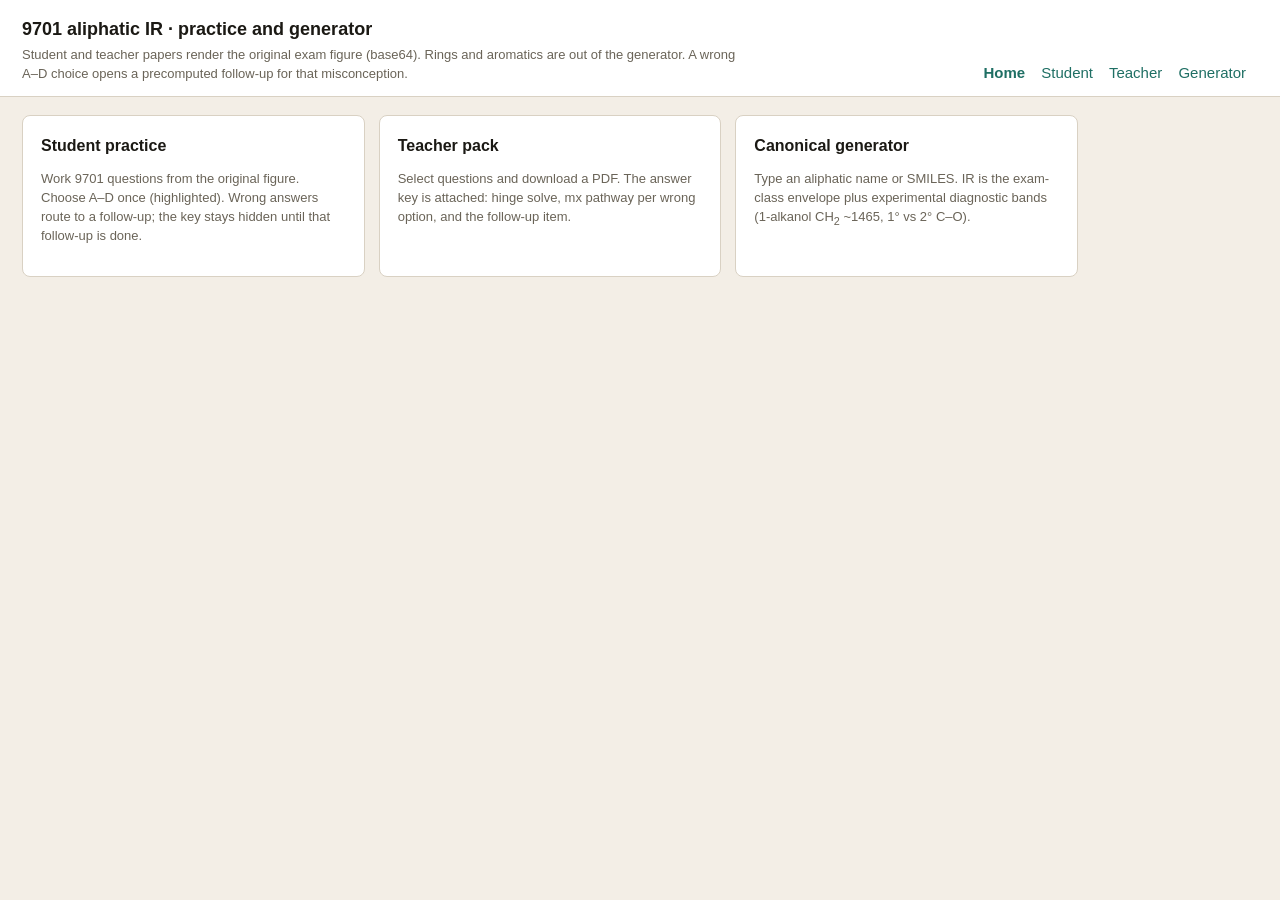
==== index.html @ 89a6c444 "GitHub Pages site (student, teacher, example generator)" ====
<!doctype html>
<html lang="en">
<meta charset="utf-8">
<meta http-equiv="refresh" content="0; url=hub.html">
<title>Spectrum generator</title>
<link rel="stylesheet" href="practice.css">
<body>
<p><a href="hub.html">9701 aliphatic spectra — open the hub</a></p>
</body>
</html>
---- practice.css ----
:root {
  --ink: #1b1914;
  --muted: #6a6458;
  --line: #d9d1c3;
  --paper: #fffef8;
  --bg: #f3eee6;
  --acc: #1f6f64;
  --warn: #8a3b2b;
  --ok: #1b6b3a;
}
* { box-sizing: border-box; }
body {
  margin: 0;
  font: 15px/1.45 "Source Sans 3", "Segoe UI", sans-serif;
  color: var(--ink);
  background: var(--bg);
}
header.top {
  display: flex; justify-content: space-between; gap: 16px; align-items: flex-end;
  padding: 16px 22px 12px; background: #fff; border-bottom: 1px solid var(--line);
}
h1 { font-size: 18px; margin: 0 0 4px; }
.sub { margin: 0; color: var(--muted); max-width: 56em; font-size: 13px; }
nav a { color: var(--acc); margin-right: 12px; text-decoration: none; }
nav a.on { font-weight: 700; }
.wrap { padding: 18px 22px 48px; max-width: 1100px; }
.cards { display: grid; grid-template-columns: repeat(auto-fit, minmax(240px, 1fr)); gap: 14px; }
.card {
  display: block; background: #fff; border: 1px solid var(--line); padding: 18px;
  text-decoration: none; color: inherit; border-radius: 8px;
}
.card:hover { border-color: var(--acc); }
.card h2 { margin: 0 0 6px; font-size: 16px; }
.layout { display: grid; grid-template-columns: 280px 1fr; min-height: calc(100vh - 88px); }
.list { border-right: 1px solid var(--line); overflow: auto; background: #faf7f2; max-height: calc(100vh - 88px); }
.list button {
  display: block; width: 100%; text-align: left; border: 0; border-bottom: 1px solid var(--line);
  background: transparent; padding: 8px 12px; cursor: pointer; font: inherit;
}
.list button:hover { background: #efe9df; }
.list button.on { background: #e7f2ef; }
.list .uid { font-family: ui-monospace, Menlo, monospace; font-size: 12px; }
.list .meta { color: var(--muted); font-size: 12px; }
main.pane { padding: 16px 20px 48px; overflow: auto; max-height: calc(100vh - 88px); }
.paper {
  background: var(--paper); border: 1px solid #c9c0b2; padding: 22px 26px 28px;
  max-width: 210mm; box-shadow: 0 8px 24px rgba(40,30,10,.12);
}
.uid { font-family: ui-monospace, Menlo, monospace; font-size: 12px; color: var(--muted); }
.stem { white-space: pre-wrap; margin: 12px 0; }
.opts { list-style: none; padding: 0; display: grid; gap: 8px; }
.opts li { margin: 0; }
.opts label.opt {
  display: flex; align-items: flex-start; gap: 12px; cursor: pointer;
  padding: 10px 12px; border: 2px solid var(--line); border-radius: 8px; background: #fff;
}
.opts label.opt:hover { border-color: var(--acc); background: #f3faf8; }
.opts input { position: absolute; opacity: 0; pointer-events: none; }
.opts .letter {
  flex: 0 0 36px; width: 36px; height: 36px; display: grid; place-items: center;
  font-weight: 700; border-radius: 8px; background: #efe9df; border: 2px solid var(--line);
}
.opts label.opt:has(input:checked),
.opts label.opt.pick {
  border-color: var(--acc); background: #e7f2ef;
}
.opts label.opt:has(input:checked) .letter,
.opts label.opt.pick .letter {
  background: var(--acc); color: #fff; border-color: var(--acc);
}
.opts li.ok, .opts li.ok label.opt { background: #e7f4ea; border-color: var(--ok); }
.opts li.ok .letter { background: var(--ok); color: #fff; border-color: var(--ok); }
.opts li.bad, .opts li.bad label.opt { background: #f8e8e4; border-color: var(--warn); }
.opts li.bad .letter { background: var(--warn); color: #fff; border-color: var(--warn); }
.opts label.letter-only { justify-content: flex-start; }
.opt-text { flex: 1; padding-top: 6px; }
.prompt { color: var(--acc); font-weight: 600; }
.orig { max-width: 100%; height: auto; display: block; margin: 12px auto; border: 1px solid var(--line); }
button.act, .act {
  border: 1px solid var(--acc); background: var(--acc); color: #fff;
  padding: 7px 14px; border-radius: 6px; cursor: pointer; font: inherit;
}
button.ghost { background: #fff; color: var(--ink); border: 1px solid var(--line); }
.err { color: var(--warn); }
.okmsg { color: var(--ok); }
.comment { background: #fff; border-left: 3px solid var(--acc); padding: 10px 12px; white-space: pre-wrap; font-size: 13px; }
input[type=text] { width: min(420px, 100%); padding: 7px 10px; font: inherit; border: 1px solid var(--line); }
.tikz-slot { margin: 12px 0; overflow: auto; }
.muted { color: var(--muted); font-size: 13px; }
table.sel { width: 100%; border-collapse: collapse; background: #fff; }
table.sel td, table.sel th { border-bottom: 1px solid var(--line); padding: 6px 8px; text-align: left; font-size: 13px; }
.mono { font-family: ui-monospace, Menlo, monospace; font-size: 12px; }
.print-key, #print-paper { display: none; }
@media print {
  .no-print, header.top, nav, .wrap.no-print { display: none !important; }
  .print-key, #print-paper { display: block; }
  .print-q, .key-block { break-inside: avoid; margin-bottom: 18px; }
  .print-key { page-break-before: always; padding: 18px 22px; }
  body { background: #fff; }
}
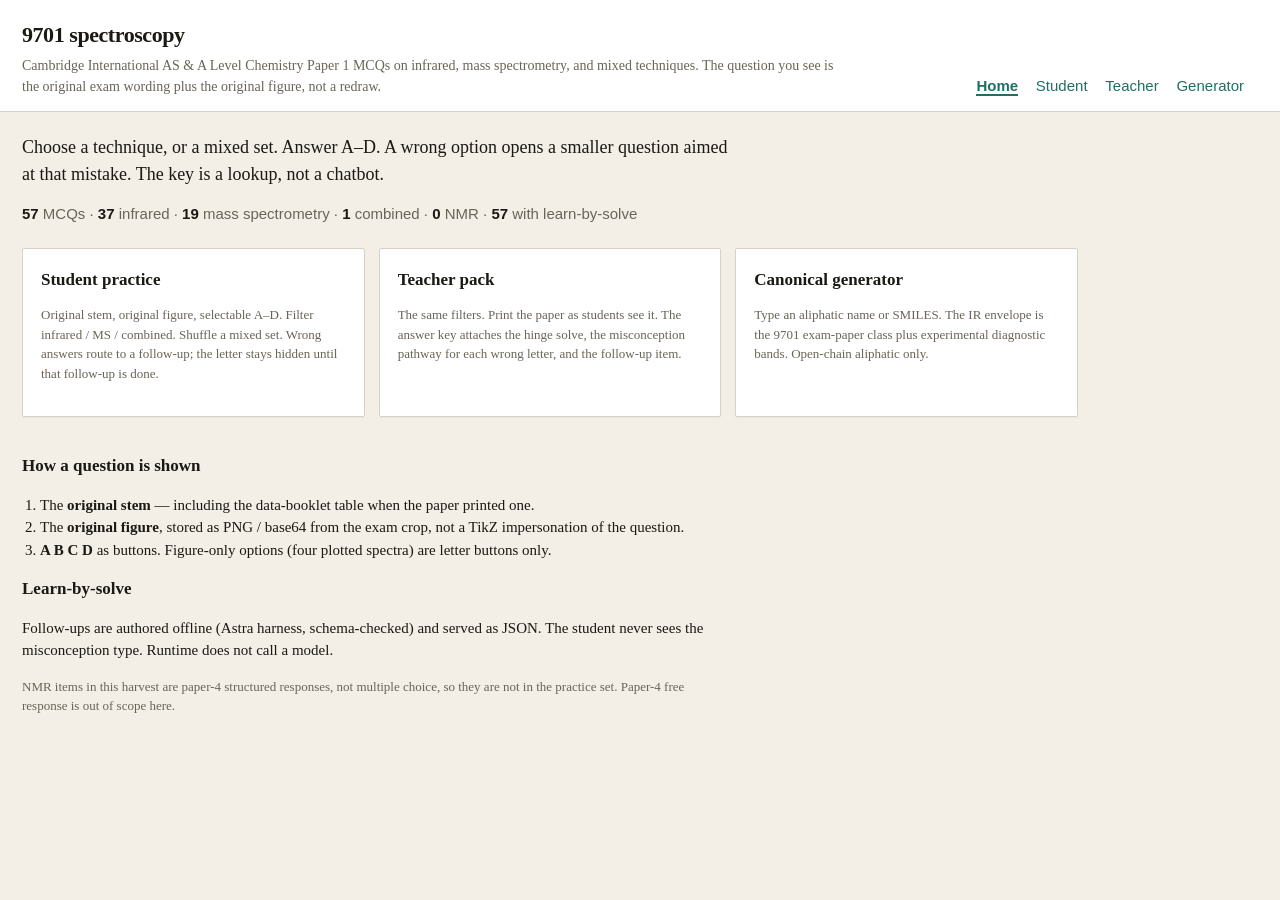
==== commit 382c2125: "Publish spectroscopy MCQ practice site. Original stems and figures, A–D selection, IR/MS/mixed filte" ====
--- a/index.html
+++ b/index.html
@@ -1,10 +1,67 @@
 <!doctype html>
 <html lang="en">
 <meta charset="utf-8">
-<meta http-equiv="refresh" content="0; url=hub.html">
-<title>Spectrum generator</title>
+<meta name="viewport" content="width=device-width,initial-scale=1">
+<title>9701 spectroscopy · practice</title>
 <link rel="stylesheet" href="practice.css">
 <body>
-<p><a href="hub.html">9701 aliphatic spectra — open the hub</a></p>
+<header class="top">
+  <div>
+    <h1>9701 spectroscopy</h1>
+    <p class="sub">Cambridge International AS &amp; A Level Chemistry Paper 1 MCQs on infrared, mass spectrometry, and mixed techniques. The question you see is the original exam wording plus the original figure, not a redraw.</p>
+  </div>
+  <nav>
+    <a href="index.html" class="on">Home</a>
+    <a href="student.html">Student</a>
+    <a href="teacher.html">Teacher</a>
+    <a href="generate.html">Generator</a>
+  </nav>
+</header>
+<div class="wrap">
+  <section class="hero">
+    <p class="lede">Choose a technique, or a mixed set. Answer A–D. A wrong option opens a smaller question aimed at that mistake. The key is a lookup, not a chatbot.</p>
+    <p class="stats" id="stats">Loading counts…</p>
+  </section>
+  <div class="cards">
+    <a class="card" href="student.html">
+      <h2>Student practice</h2>
+      <p class="muted">Original stem, original figure, selectable A–D. Filter infrared / MS / combined. Shuffle a mixed set. Wrong answers route to a follow-up; the letter stays hidden until that follow-up is done.</p>
+    </a>
+    <a class="card" href="teacher.html">
+      <h2>Teacher pack</h2>
+      <p class="muted">The same filters. Print the paper as students see it. The answer key attaches the hinge solve, the misconception pathway for each wrong letter, and the follow-up item.</p>
+    </a>
+    <a class="card" href="generate.html">
+      <h2>Canonical generator</h2>
+      <p class="muted">Type an aliphatic name or SMILES. The IR envelope is the 9701 exam-paper class plus experimental diagnostic bands. Open-chain aliphatic only.</p>
+    </a>
+  </div>
+  <section class="how">
+    <h2>How a question is shown</h2>
+    <ol>
+      <li>The <strong>original stem</strong> — including the data-booklet table when the paper printed one.</li>
+      <li>The <strong>original figure</strong>, stored as PNG / base64 from the exam crop, not a TikZ impersonation of the question.</li>
+      <li><strong>A B C D</strong> as buttons. Figure-only options (four plotted spectra) are letter buttons only.</li>
+    </ol>
+    <h2>Learn-by-solve</h2>
+    <p>Follow-ups are authored offline (Astra harness, schema-checked) and served as JSON. The student never sees the misconception type. Runtime does not call a model.</p>
+    <p class="muted">NMR items in this harvest are paper-4 structured responses, not multiple choice, so they are not in the practice set. Paper-4 free response is out of scope here.</p>
+  </section>
+</div>
+<script>
+fetch("pack.json").then(r => r.json()).then(doc => {
+  const t = doc.techniques || {};
+  const el = document.getElementById("stats");
+  el.innerHTML =
+    "<b>" + (doc.n_mcq || doc.n || 0) + "</b> MCQs · " +
+    "<b>" + (t.ir || 0) + "</b> infrared · " +
+    "<b>" + (t.ms || 0) + "</b> mass spectrometry · " +
+    "<b>" + (t.mixed || 0) + "</b> combined · " +
+    "<b>" + (t.nmr || 0) + "</b> NMR · " +
+    "<b>" + (doc.n_lbs || 0) + "</b> with learn-by-solve";
+}).catch(() => {
+  document.getElementById("stats").textContent = "";
+});
+</script>
 </body>
 </html>
--- a/practice.css
+++ b/practice.css
@@ -7,52 +7,97 @@
   --acc: #1f6f64;
   --warn: #8a3b2b;
   --ok: #1b6b3a;
+  --ir: #8a4b2b;
+  --ms: #2b4a8a;
+  --nmr: #5a3b8a;
+  --mixed: #1f6f64;
 }
 * { box-sizing: border-box; }
 body {
   margin: 0;
-  font: 15px/1.45 "Source Sans 3", "Segoe UI", sans-serif;
+  font: 15px/1.5 "Source Serif 4", "Iowan Old Style", "Palatino Linotype", Palatino, serif;
   color: var(--ink);
   background: var(--bg);
 }
 header.top {
   display: flex; justify-content: space-between; gap: 16px; align-items: flex-end;
-  padding: 16px 22px 12px; background: #fff; border-bottom: 1px solid var(--line);
+  padding: 18px 22px 14px; background: #fff; border-bottom: 1px solid var(--line);
 }
-h1 { font-size: 18px; margin: 0 0 4px; }
-.sub { margin: 0; color: var(--muted); max-width: 56em; font-size: 13px; }
-nav a { color: var(--acc); margin-right: 12px; text-decoration: none; }
-nav a.on { font-weight: 700; }
-.wrap { padding: 18px 22px 48px; max-width: 1100px; }
+h1 { font-size: 22px; margin: 0 0 4px; letter-spacing: -0.02em; }
+h2 { font-size: 17px; margin: 0 0 8px; }
+.sub { margin: 0; color: var(--muted); max-width: 58em; font-size: 14px; }
+nav a { color: var(--acc); margin-right: 14px; text-decoration: none; font-family: "Source Sans 3", "Segoe UI", sans-serif; }
+nav a.on { font-weight: 700; border-bottom: 2px solid var(--acc); }
+.wrap { padding: 22px 22px 64px; max-width: 1100px; }
+.lede { font-size: 18px; max-width: 40em; margin: 0 0 12px; }
+.stats { font-family: "Source Sans 3", "Segoe UI", sans-serif; color: var(--muted); }
+.stats b { color: var(--ink); }
+.hero { margin-bottom: 22px; }
+.how { margin-top: 36px; max-width: 46em; }
+.how ol { padding-left: 1.2em; }
 .cards { display: grid; grid-template-columns: repeat(auto-fit, minmax(240px, 1fr)); gap: 14px; }
 .card {
-  display: block; background: #fff; border: 1px solid var(--line); padding: 18px;
-  text-decoration: none; color: inherit; border-radius: 8px;
+  display: block; background: #fff; border: 1px solid var(--line); padding: 18px 18px 20px;
+  text-decoration: none; color: inherit; border-radius: 2px;
+  box-shadow: 0 1px 0 rgba(40,30,10,.04);
 }
 .card:hover { border-color: var(--acc); }
-.card h2 { margin: 0 0 6px; font-size: 16px; }
-.layout { display: grid; grid-template-columns: 280px 1fr; min-height: calc(100vh - 88px); }
-.list { border-right: 1px solid var(--line); overflow: auto; background: #faf7f2; max-height: calc(100vh - 88px); }
+.toolbar {
+  padding: 10px 22px 8px; background: #faf7f2; border-bottom: 1px solid var(--line);
+  font-family: "Source Sans 3", "Segoe UI", sans-serif;
+}
+.tools { display: flex; flex-wrap: wrap; gap: 8px; align-items: center; margin: 8px 0; }
+.filters { display: flex; flex-wrap: wrap; gap: 8px; }
+.chip {
+  display: inline-flex; align-items: center; gap: 6px; cursor: pointer;
+  border: 1px solid var(--line); background: #fff; padding: 5px 10px; border-radius: 999px;
+  font-size: 13px;
+}
+.chip input { accent-color: var(--acc); }
+.chip.empty { opacity: 0.45; cursor: not-allowed; }
+.chip:has(input:checked) { border-color: var(--acc); background: #e7f2ef; }
+.chip b { font-variant-numeric: tabular-nums; }
+.badge {
+  display: inline-block; font-family: "Source Sans 3", "Segoe UI", sans-serif;
+  font-size: 11px; letter-spacing: 0.04em; padding: 1px 7px; border-radius: 999px;
+  border: 1px solid var(--line); margin-right: 6px; vertical-align: middle;
+}
+.b-ir { color: var(--ir); border-color: #e2c4b4; background: #fbf3ee; }
+.b-ms { color: var(--ms); border-color: #c5d0ea; background: #eef2fb; }
+.b-nmr { color: var(--nmr); border-color: #d5c8ea; background: #f6f1fb; }
+.b-mixed { color: var(--mixed); border-color: #b9d8d3; background: #e7f2ef; }
+.layout { display: grid; grid-template-columns: 300px 1fr; min-height: calc(100vh - 160px); }
+.list { border-right: 1px solid var(--line); overflow: auto; background: #faf7f2; max-height: calc(100vh - 160px); }
 .list button {
   display: block; width: 100%; text-align: left; border: 0; border-bottom: 1px solid var(--line);
-  background: transparent; padding: 8px 12px; cursor: pointer; font: inherit;
+  background: transparent; padding: 10px 12px; cursor: pointer; font: inherit;
 }
 .list button:hover { background: #efe9df; }
 .list button.on { background: #e7f2ef; }
 .list .uid { font-family: ui-monospace, Menlo, monospace; font-size: 12px; }
-.list .meta { color: var(--muted); font-size: 12px; }
-main.pane { padding: 16px 20px 48px; overflow: auto; max-height: calc(100vh - 88px); }
+.list .meta { color: var(--muted); font-size: 12px; margin-top: 2px; }
+.pad { padding: 16px; }
+main.pane { padding: 16px 20px 48px; overflow: auto; max-height: calc(100vh - 160px); }
 .paper {
-  background: var(--paper); border: 1px solid #c9c0b2; padding: 22px 26px 28px;
+  background: var(--paper); border: 1px solid #c9c0b2; padding: 26px 28px 32px;
   max-width: 210mm; box-shadow: 0 8px 24px rgba(40,30,10,.12);
 }
-.uid { font-family: ui-monospace, Menlo, monospace; font-size: 12px; color: var(--muted); }
-.stem { white-space: pre-wrap; margin: 12px 0; }
+.uid { font-family: ui-monospace, Menlo, monospace; font-size: 12px; color: var(--muted); margin-bottom: 8px; }
+.stem { white-space: pre-wrap; margin: 10px 0 14px; }
+.stem-table {
+  width: 100%; border-collapse: collapse; margin: 12px 0 16px;
+  font-size: 13px; font-family: "Source Sans 3", "Segoe UI", sans-serif;
+}
+.stem-table th, .stem-table td {
+  border: 1px solid var(--line); padding: 5px 8px; text-align: left; vertical-align: top;
+}
+.stem-table th { background: #f6f1ea; }
 .opts { list-style: none; padding: 0; display: grid; gap: 8px; }
 .opts li { margin: 0; }
 .opts label.opt {
   display: flex; align-items: flex-start; gap: 12px; cursor: pointer;
   padding: 10px 12px; border: 2px solid var(--line); border-radius: 8px; background: #fff;
+  font-family: "Source Sans 3", "Segoe UI", sans-serif;
 }
 .opts label.opt:hover { border-color: var(--acc); background: #f3faf8; }
 .opts input { position: absolute; opacity: 0; pointer-events: none; }
@@ -74,27 +119,48 @@
 .opts li.bad .letter { background: var(--warn); color: #fff; border-color: var(--warn); }
 .opts label.letter-only { justify-content: flex-start; }
 .opt-text { flex: 1; padding-top: 6px; }
+.opt-line { margin: 6px 0; font-family: "Source Sans 3", "Segoe UI", sans-serif; }
 .prompt { color: var(--acc); font-weight: 600; }
 .orig { max-width: 100%; height: auto; display: block; margin: 12px auto; border: 1px solid var(--line); }
+.orig.small { max-height: 220px; }
 button.act, .act {
   border: 1px solid var(--acc); background: var(--acc); color: #fff;
-  padding: 7px 14px; border-radius: 6px; cursor: pointer; font: inherit;
+  padding: 7px 14px; border-radius: 6px; cursor: pointer;
+  font: 14px "Source Sans 3", "Segoe UI", sans-serif;
 }
-button.ghost { background: #fff; color: var(--ink); border: 1px solid var(--line); }
+button.ghost {
+  background: #fff; color: var(--ink); border: 1px solid var(--line);
+  padding: 6px 12px; border-radius: 6px; cursor: pointer;
+  font: 14px "Source Sans 3", "Segoe UI", sans-serif;
+}
+.actions { display: flex; gap: 8px; flex-wrap: wrap; align-items: center; }
 .err { color: var(--warn); }
 .okmsg { color: var(--ok); }
 .comment { background: #fff; border-left: 3px solid var(--acc); padding: 10px 12px; white-space: pre-wrap; font-size: 13px; }
 input[type=text] { width: min(420px, 100%); padding: 7px 10px; font: inherit; border: 1px solid var(--line); }
 .tikz-slot { margin: 12px 0; overflow: auto; }
 .muted { color: var(--muted); font-size: 13px; }
+.inline { font-family: "Source Sans 3", "Segoe UI", sans-serif; }
 table.sel { width: 100%; border-collapse: collapse; background: #fff; }
-table.sel td, table.sel th { border-bottom: 1px solid var(--line); padding: 6px 8px; text-align: left; font-size: 13px; }
+table.sel td, table.sel th {
+  border-bottom: 1px solid var(--line); padding: 6px 8px; text-align: left; font-size: 13px;
+  font-family: "Source Sans 3", "Segoe UI", sans-serif;
+}
 .mono { font-family: ui-monospace, Menlo, monospace; font-size: 12px; }
 .print-key, #print-paper { display: none; }
 @media print {
-  .no-print, header.top, nav, .wrap.no-print { display: none !important; }
-  .print-key, #print-paper { display: block; }
+  .no-print, header.top, nav, .wrap.no-print, .toolbar { display: none !important; }
+  body:has(#print-paper:not(:empty)) .layout { display: none; }
+  #print-paper:not(:empty), .print-key { display: block; }
+  #print-paper:empty { display: none; }
   .print-q, .key-block { break-inside: avoid; margin-bottom: 18px; }
   .print-key { page-break-before: always; padding: 18px 22px; }
   body { background: #fff; }
+  .paper { box-shadow: none; border: 0; }
+  .opts label.opt { border: 1px solid #ccc; }
 }
+@media (max-width: 800px) {
+  .layout { grid-template-columns: 1fr; }
+  .list { max-height: 220px; border-right: 0; border-bottom: 1px solid var(--line); }
+  header.top { flex-direction: column; align-items: flex-start; }
+}
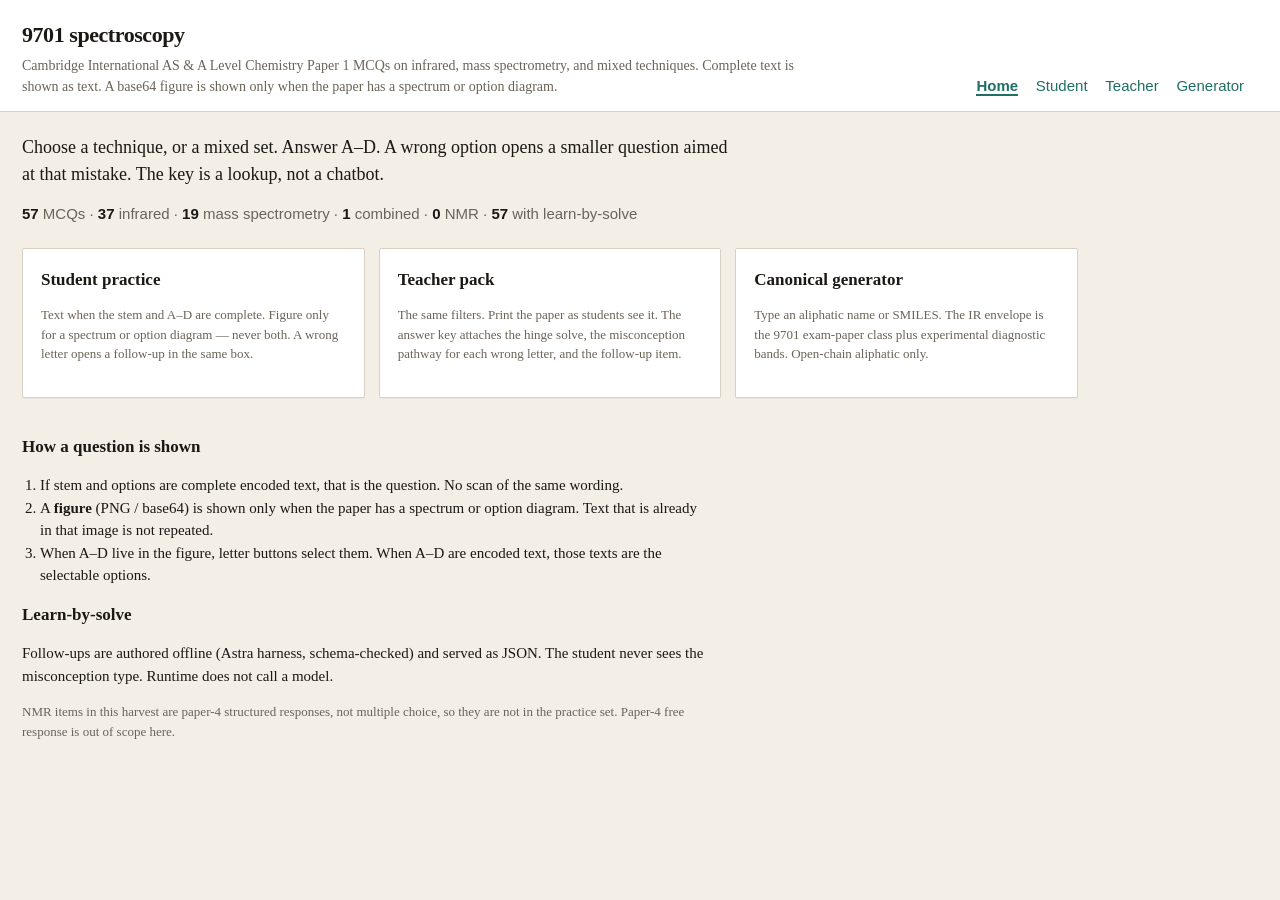
==== commit 1f1d617d: "Student paper: no duplicate text, pinned question box." ====
--- a/index.html
+++ b/index.html
@@ -8,7 +8,7 @@
 <header class="top">
   <div>
     <h1>9701 spectroscopy</h1>
-    <p class="sub">Cambridge International AS &amp; A Level Chemistry Paper 1 MCQs on infrared, mass spectrometry, and mixed techniques. The question you see is the original exam wording plus the original figure, not a redraw.</p>
+    <p class="sub">Cambridge International AS &amp; A Level Chemistry Paper 1 MCQs on infrared, mass spectrometry, and mixed techniques. Complete text is shown as text. A base64 figure is shown only when the paper has a spectrum or option diagram.</p>
   </div>
   <nav>
     <a href="index.html" class="on">Home</a>
@@ -25,7 +25,7 @@
   <div class="cards">
     <a class="card" href="student.html">
       <h2>Student practice</h2>
-      <p class="muted">Original stem, original figure, selectable A–D. Filter infrared / MS / combined. Shuffle a mixed set. Wrong answers route to a follow-up; the letter stays hidden until that follow-up is done.</p>
+      <p class="muted">Text when the stem and A–D are complete. Figure only for a spectrum or option diagram — never both. A wrong letter opens a follow-up in the same box.</p>
     </a>
     <a class="card" href="teacher.html">
       <h2>Teacher pack</h2>
@@ -39,9 +39,9 @@
   <section class="how">
     <h2>How a question is shown</h2>
     <ol>
-      <li>The <strong>original stem</strong> — including the data-booklet table when the paper printed one.</li>
-      <li>The <strong>original figure</strong>, stored as PNG / base64 from the exam crop, not a TikZ impersonation of the question.</li>
-      <li><strong>A B C D</strong> as buttons. Figure-only options (four plotted spectra) are letter buttons only.</li>
+      <li>If stem and options are complete encoded text, that is the question. No scan of the same wording.</li>
+      <li>A <strong>figure</strong> (PNG / base64) is shown only when the paper has a spectrum or option diagram. Text that is already in that image is not repeated.</li>
+      <li>When A–D live in the figure, letter buttons select them. When A–D are encoded text, those texts are the selectable options.</li>
     </ol>
     <h2>Learn-by-solve</h2>
     <p>Follow-ups are authored offline (Astra harness, schema-checked) and served as JSON. The student never sees the misconception type. Runtime does not call a model.</p>
--- a/practice.css
+++ b/practice.css
@@ -18,6 +18,13 @@
   font: 15px/1.5 "Source Serif 4", "Iowan Old Style", "Palatino Linotype", Palatino, serif;
   color: var(--ink);
   background: var(--bg);
+  overflow-anchor: none;
+}
+body.app {
+  height: 100vh;
+  overflow: hidden;
+  display: flex;
+  flex-direction: column;
 }
 header.top {
   display: flex; justify-content: space-between; gap: 16px; align-items: flex-end;
@@ -66,8 +73,9 @@
 .b-ms { color: var(--ms); border-color: #c5d0ea; background: #eef2fb; }
 .b-nmr { color: var(--nmr); border-color: #d5c8ea; background: #f6f1fb; }
 .b-mixed { color: var(--mixed); border-color: #b9d8d3; background: #e7f2ef; }
-.layout { display: grid; grid-template-columns: 300px 1fr; min-height: calc(100vh - 160px); }
-.list { border-right: 1px solid var(--line); overflow: auto; background: #faf7f2; max-height: calc(100vh - 160px); }
+.layout { display: grid; grid-template-columns: 280px 1fr; min-height: 0; }
+body.app .layout { flex: 1; overflow: hidden; }
+.list { border-right: 1px solid var(--line); overflow: auto; background: #faf7f2; min-height: 0; }
 .list button {
   display: block; width: 100%; text-align: left; border: 0; border-bottom: 1px solid var(--line);
   background: transparent; padding: 10px 12px; cursor: pointer; font: inherit;
@@ -77,10 +85,31 @@
 .list .uid { font-family: ui-monospace, Menlo, monospace; font-size: 12px; }
 .list .meta { color: var(--muted); font-size: 12px; margin-top: 2px; }
 .pad { padding: 16px; }
-main.pane { padding: 16px 20px 48px; overflow: auto; max-height: calc(100vh - 160px); }
+main.pane {
+  padding: 12px 16px 16px; overflow: hidden; min-height: 0;
+  display: flex; flex-direction: column;
+}
 .paper {
-  background: var(--paper); border: 1px solid #c9c0b2; padding: 26px 28px 32px;
-  max-width: 210mm; box-shadow: 0 8px 24px rgba(40,30,10,.12);
+  background: var(--paper); border: 1px solid #c9c0b2; padding: 14px 18px 16px;
+  max-width: 210mm; width: 100%; box-shadow: 0 8px 24px rgba(40,30,10,.12);
+  display: flex; flex-direction: column; min-height: 0; flex: 1;
+  overflow: hidden;
+}
+.q-main {
+  flex: 1 1 auto; min-height: 0; overflow: auto;
+  display: flex; flex-direction: column;
+}
+.q-main .orig {
+  max-width: 100%; max-height: 100%; width: auto; height: auto;
+  object-fit: contain; margin: 6px auto;
+}
+.q-interact {
+  flex: 0 1 auto; max-height: 46%; overflow: auto;
+  border-top: 1px solid var(--line); padding-top: 10px; margin-top: 8px;
+  overflow-anchor: none;
+}
+.hint-box {
+  margin-top: 8px; padding: 10px 12px; background: #fff; border: 1px solid var(--line);
 }
 .uid { font-family: ui-monospace, Menlo, monospace; font-size: 12px; color: var(--muted); margin-bottom: 8px; }
 .stem { white-space: pre-wrap; margin: 10px 0 14px; }
@@ -95,12 +124,16 @@
 .opts { list-style: none; padding: 0; display: grid; gap: 8px; }
 .opts li { margin: 0; }
 .opts label.opt {
+  position: relative;
   display: flex; align-items: flex-start; gap: 12px; cursor: pointer;
   padding: 10px 12px; border: 2px solid var(--line); border-radius: 8px; background: #fff;
   font-family: "Source Sans 3", "Segoe UI", sans-serif;
 }
 .opts label.opt:hover { border-color: var(--acc); background: #f3faf8; }
-.opts input { position: absolute; opacity: 0; pointer-events: none; }
+.opts input {
+  position: absolute; inset: 0; margin: 0; width: 100%; height: 100%;
+  opacity: 0; cursor: pointer; appearance: none; -webkit-appearance: none;
+}
 .opts .letter {
   flex: 0 0 36px; width: 36px; height: 36px; display: grid; place-items: center;
   font-weight: 700; border-radius: 8px; background: #efe9df; border: 2px solid var(--line);
@@ -117,7 +150,12 @@
 .opts li.ok .letter { background: var(--ok); color: #fff; border-color: var(--ok); }
 .opts li.bad, .opts li.bad label.opt { background: #f8e8e4; border-color: var(--warn); }
 .opts li.bad .letter { background: var(--warn); color: #fff; border-color: var(--warn); }
-.opts label.letter-only { justify-content: flex-start; }
+.opts label.letter-only { justify-content: center; padding: 8px; }
+.opts.letters {
+  grid-template-columns: repeat(4, minmax(0, 1fr));
+  gap: 8px;
+  max-width: 22em;
+}
 .opt-text { flex: 1; padding-top: 6px; }
 .opt-line { margin: 6px 0; font-family: "Source Sans 3", "Segoe UI", sans-serif; }
 .prompt { color: var(--acc); font-weight: 600; }
@@ -150,13 +188,16 @@
 .print-key, #print-paper { display: none; }
 @media print {
   .no-print, header.top, nav, .wrap.no-print, .toolbar { display: none !important; }
+  body.app { height: auto; overflow: visible; display: block; }
   body:has(#print-paper:not(:empty)) .layout { display: none; }
   #print-paper:not(:empty), .print-key { display: block; }
   #print-paper:empty { display: none; }
   .print-q, .key-block { break-inside: avoid; margin-bottom: 18px; }
   .print-key { page-break-before: always; padding: 18px 22px; }
-  body { background: #fff; }
-  .paper { box-shadow: none; border: 0; }
+  body { background: #fff; overflow: visible; }
+  .paper { box-shadow: none; border: 0; display: block; overflow: visible; height: auto; }
+  .q-main, .q-interact { max-height: none; overflow: visible; }
+  .q-main .orig { max-height: none; }
   .opts label.opt { border: 1px solid #ccc; }
 }
 @media (max-width: 800px) {
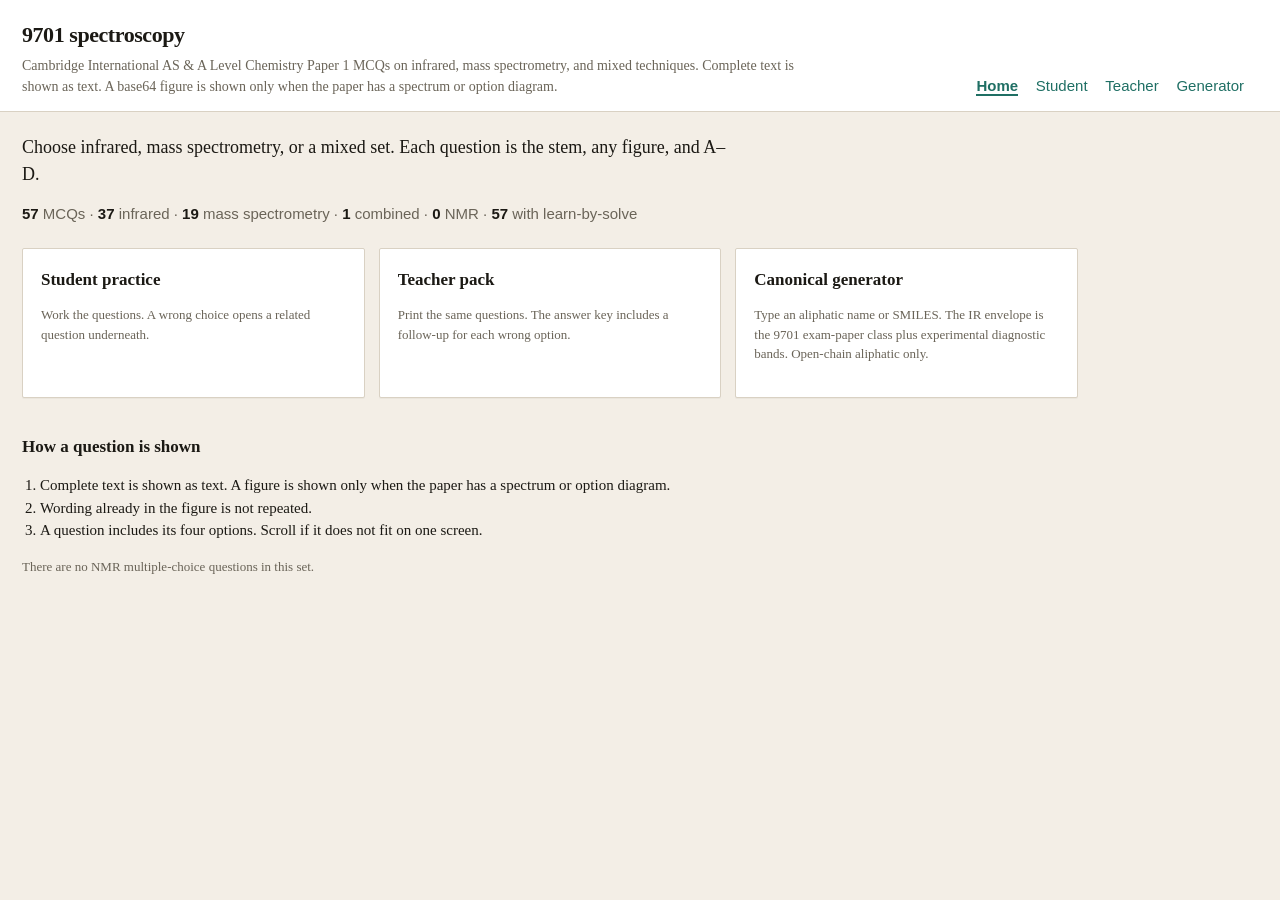
==== commit 21897516: "Question includes A–D; paper labels; one scroller." ====
--- a/index.html
+++ b/index.html
@@ -19,17 +19,17 @@
 </header>
 <div class="wrap">
   <section class="hero">
-    <p class="lede">Choose a technique, or a mixed set. Answer A–D. A wrong option opens a smaller question aimed at that mistake. The key is a lookup, not a chatbot.</p>
+    <p class="lede">Choose infrared, mass spectrometry, or a mixed set. Each question is the stem, any figure, and A–D.</p>
     <p class="stats" id="stats">Loading counts…</p>
   </section>
   <div class="cards">
     <a class="card" href="student.html">
       <h2>Student practice</h2>
-      <p class="muted">Text when the stem and A–D are complete. Figure only for a spectrum or option diagram — never both. A wrong letter opens a follow-up in the same box.</p>
+      <p class="muted">Work the questions. A wrong choice opens a related question underneath.</p>
     </a>
     <a class="card" href="teacher.html">
       <h2>Teacher pack</h2>
-      <p class="muted">The same filters. Print the paper as students see it. The answer key attaches the hinge solve, the misconception pathway for each wrong letter, and the follow-up item.</p>
+      <p class="muted">Print the same questions. The answer key includes a follow-up for each wrong option.</p>
     </a>
     <a class="card" href="generate.html">
       <h2>Canonical generator</h2>
@@ -39,13 +39,11 @@
   <section class="how">
     <h2>How a question is shown</h2>
     <ol>
-      <li>If stem and options are complete encoded text, that is the question. No scan of the same wording.</li>
-      <li>A <strong>figure</strong> (PNG / base64) is shown only when the paper has a spectrum or option diagram. Text that is already in that image is not repeated.</li>
-      <li>When A–D live in the figure, letter buttons select them. When A–D are encoded text, those texts are the selectable options.</li>
+      <li>Complete text is shown as text. A figure is shown only when the paper has a spectrum or option diagram.</li>
+      <li>Wording already in the figure is not repeated.</li>
+      <li>A question includes its four options. Scroll if it does not fit on one screen.</li>
     </ol>
-    <h2>Learn-by-solve</h2>
-    <p>Follow-ups are authored offline (Astra harness, schema-checked) and served as JSON. The student never sees the misconception type. Runtime does not call a model.</p>
-    <p class="muted">NMR items in this harvest are paper-4 structured responses, not multiple choice, so they are not in the practice set. Paper-4 free response is out of scope here.</p>
+    <p class="muted">There are no NMR multiple-choice questions in this set.</p>
   </section>
 </div>
 <script>
--- a/practice.css
+++ b/practice.css
@@ -82,6 +82,7 @@
 }
 .list button:hover { background: #efe9df; }
 .list button.on { background: #e7f2ef; }
+.list .name { font-size: 13px; }
 .list .uid { font-family: ui-monospace, Menlo, monospace; font-size: 12px; }
 .list .meta { color: var(--muted); font-size: 12px; margin-top: 2px; }
 .pad { padding: 16px; }
@@ -92,26 +93,19 @@
 .paper {
   background: var(--paper); border: 1px solid #c9c0b2; padding: 14px 18px 16px;
   max-width: 210mm; width: 100%; box-shadow: 0 8px 24px rgba(40,30,10,.12);
-  display: flex; flex-direction: column; min-height: 0; flex: 1;
-  overflow: hidden;
-}
-.q-main {
-  flex: 1 1 auto; min-height: 0; overflow: auto;
-  display: flex; flex-direction: column;
-}
-.q-main .orig {
-  max-width: 100%; max-height: 100%; width: auto; height: auto;
-  object-fit: contain; margin: 6px auto;
-}
-.q-interact {
-  flex: 0 1 auto; max-height: 46%; overflow: auto;
-  border-top: 1px solid var(--line); padding-top: 10px; margin-top: 8px;
-  overflow-anchor: none;
+  min-height: 0; flex: 1;
+  overflow: auto;
+}
+.q-scroll { min-height: min-content; }
+.q-body { margin-bottom: 8px; }
+.q-body .orig, .q-scroll .orig {
+  max-width: 100%; max-height: 70vh; height: auto; display: block; margin: 8px auto 12px;
+  object-fit: contain;
 }
 .hint-box {
-  margin-top: 8px; padding: 10px 12px; background: #fff; border: 1px solid var(--line);
-}
-.uid { font-family: ui-monospace, Menlo, monospace; font-size: 12px; color: var(--muted); margin-bottom: 8px; }
+  margin-top: 12px; padding: 10px 12px; background: #fff; border: 1px solid var(--line);
+}
+.uid { font-size: 13px; color: var(--muted); margin-bottom: 8px; }
 .stem { white-space: pre-wrap; margin: 10px 0 14px; }
 .stem-table {
   width: 100%; border-collapse: collapse; margin: 12px 0 16px;
@@ -196,8 +190,8 @@
   .print-key { page-break-before: always; padding: 18px 22px; }
   body { background: #fff; overflow: visible; }
   .paper { box-shadow: none; border: 0; display: block; overflow: visible; height: auto; }
-  .q-main, .q-interact { max-height: none; overflow: visible; }
-  .q-main .orig { max-height: none; }
+  .q-scroll, .q-body { overflow: visible; }
+  .orig { max-height: none; }
   .opts label.opt { border: 1px solid #ccc; }
 }
 @media (max-width: 800px) {
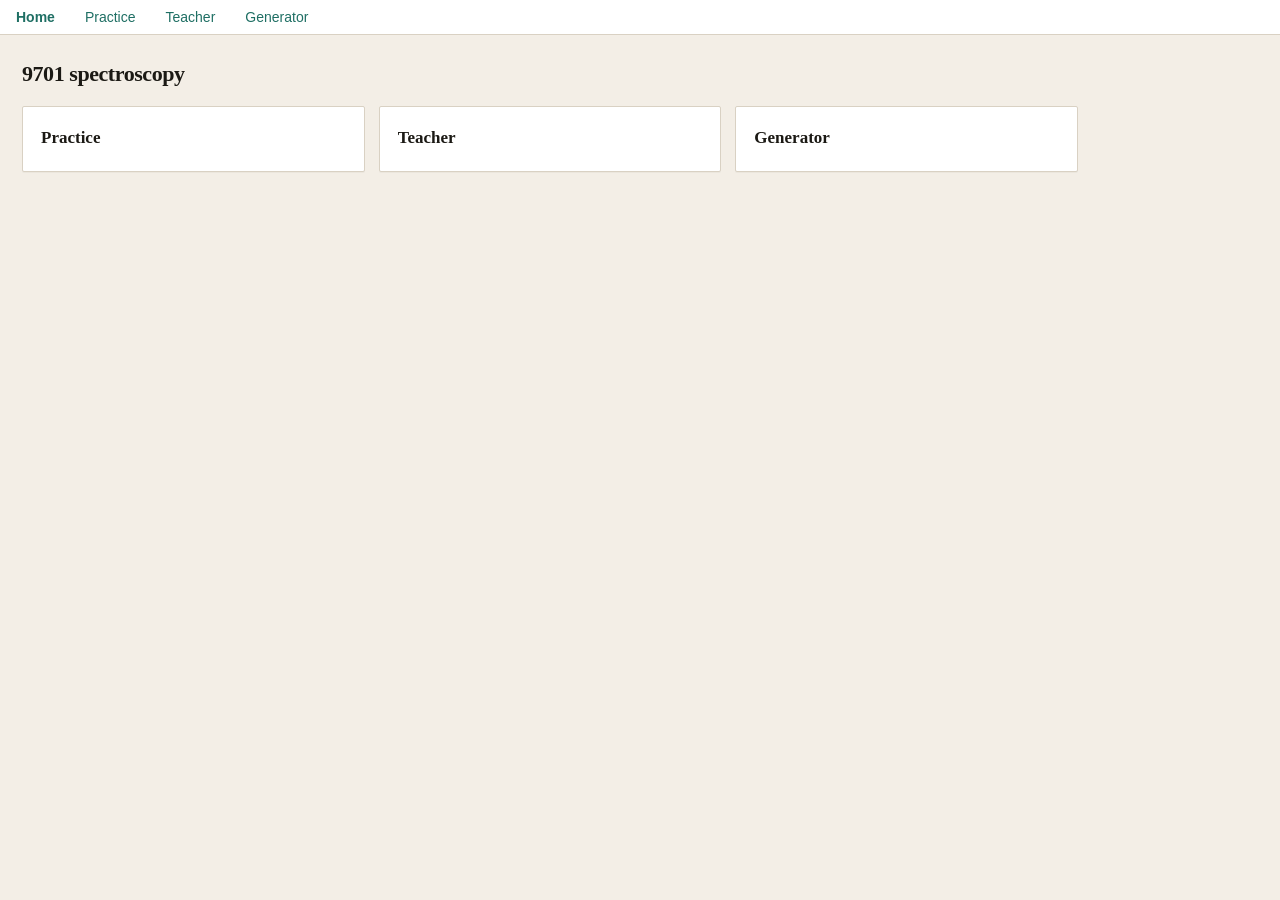
==== commit 4bc8b30e: "Side filters; no banner or encoding notes." ====
--- a/index.html
+++ b/index.html
@@ -2,64 +2,22 @@
 <html lang="en">
 <meta charset="utf-8">
 <meta name="viewport" content="width=device-width,initial-scale=1">
-<title>9701 spectroscopy · practice</title>
+<title>9701 spectroscopy</title>
 <link rel="stylesheet" href="practice.css">
 <body>
-<header class="top">
-  <div>
-    <h1>9701 spectroscopy</h1>
-    <p class="sub">Cambridge International AS &amp; A Level Chemistry Paper 1 MCQs on infrared, mass spectrometry, and mixed techniques. Complete text is shown as text. A base64 figure is shown only when the paper has a spectrum or option diagram.</p>
+<nav class="bar">
+  <a href="index.html" class="on">Home</a>
+  <a href="student.html">Practice</a>
+  <a href="teacher.html">Teacher</a>
+  <a href="generate.html">Generator</a>
+</nav>
+<div class="wrap">
+  <h1>9701 spectroscopy</h1>
+  <div class="cards">
+    <a class="card" href="student.html"><h2>Practice</h2></a>
+    <a class="card" href="teacher.html"><h2>Teacher</h2></a>
+    <a class="card" href="generate.html"><h2>Generator</h2></a>
   </div>
-  <nav>
-    <a href="index.html" class="on">Home</a>
-    <a href="student.html">Student</a>
-    <a href="teacher.html">Teacher</a>
-    <a href="generate.html">Generator</a>
-  </nav>
-</header>
-<div class="wrap">
-  <section class="hero">
-    <p class="lede">Choose infrared, mass spectrometry, or a mixed set. Each question is the stem, any figure, and A–D.</p>
-    <p class="stats" id="stats">Loading counts…</p>
-  </section>
-  <div class="cards">
-    <a class="card" href="student.html">
-      <h2>Student practice</h2>
-      <p class="muted">Work the questions. A wrong choice opens a related question underneath.</p>
-    </a>
-    <a class="card" href="teacher.html">
-      <h2>Teacher pack</h2>
-      <p class="muted">Print the same questions. The answer key includes a follow-up for each wrong option.</p>
-    </a>
-    <a class="card" href="generate.html">
-      <h2>Canonical generator</h2>
-      <p class="muted">Type an aliphatic name or SMILES. The IR envelope is the 9701 exam-paper class plus experimental diagnostic bands. Open-chain aliphatic only.</p>
-    </a>
-  </div>
-  <section class="how">
-    <h2>How a question is shown</h2>
-    <ol>
-      <li>Complete text is shown as text. A figure is shown only when the paper has a spectrum or option diagram.</li>
-      <li>Wording already in the figure is not repeated.</li>
-      <li>A question includes its four options. Scroll if it does not fit on one screen.</li>
-    </ol>
-    <p class="muted">There are no NMR multiple-choice questions in this set.</p>
-  </section>
 </div>
-<script>
-fetch("pack.json").then(r => r.json()).then(doc => {
-  const t = doc.techniques || {};
-  const el = document.getElementById("stats");
-  el.innerHTML =
-    "<b>" + (doc.n_mcq || doc.n || 0) + "</b> MCQs · " +
-    "<b>" + (t.ir || 0) + "</b> infrared · " +
-    "<b>" + (t.ms || 0) + "</b> mass spectrometry · " +
-    "<b>" + (t.mixed || 0) + "</b> combined · " +
-    "<b>" + (t.nmr || 0) + "</b> NMR · " +
-    "<b>" + (doc.n_lbs || 0) + "</b> with learn-by-solve";
-}).catch(() => {
-  document.getElementById("stats").textContent = "";
-});
-</script>
 </body>
 </html>
--- a/practice.css
+++ b/practice.css
@@ -26,15 +26,22 @@
   display: flex;
   flex-direction: column;
 }
+nav.bar {
+  display: flex; gap: 16px; align-items: center;
+  padding: 8px 16px; background: #fff; border-bottom: 1px solid var(--line);
+  font: 14px/1.3 "Source Sans 3", "Segoe UI", sans-serif; flex: 0 0 auto;
+}
+nav.bar a { color: var(--acc); text-decoration: none; }
+nav.bar a.on { font-weight: 700; }
 header.top {
   display: flex; justify-content: space-between; gap: 16px; align-items: flex-end;
   padding: 18px 22px 14px; background: #fff; border-bottom: 1px solid var(--line);
 }
-h1 { font-size: 22px; margin: 0 0 4px; letter-spacing: -0.02em; }
-h2 { font-size: 17px; margin: 0 0 8px; }
-.sub { margin: 0; color: var(--muted); max-width: 58em; font-size: 14px; }
+h1 { font-size: 22px; margin: 0 0 16px; letter-spacing: -0.02em; }
+h2 { font-size: 17px; margin: 0; }
+.sub { margin: 0; color: var(--muted); max-width: 56em; font-size: 14px; }
 nav a { color: var(--acc); margin-right: 14px; text-decoration: none; font-family: "Source Sans 3", "Segoe UI", sans-serif; }
-nav a.on { font-weight: 700; border-bottom: 2px solid var(--acc); }
+nav a.on { font-weight: 700; }
 .wrap { padding: 22px 22px 64px; max-width: 1100px; }
 .lede { font-size: 18px; max-width: 40em; margin: 0 0 12px; }
 .stats { font-family: "Source Sans 3", "Segoe UI", sans-serif; color: var(--muted); }
@@ -53,11 +60,21 @@
   padding: 10px 22px 8px; background: #faf7f2; border-bottom: 1px solid var(--line);
   font-family: "Source Sans 3", "Segoe UI", sans-serif;
 }
+.rail {
+  display: flex; flex-direction: column; min-height: 0; overflow: hidden;
+  border-right: 1px solid var(--line); background: #faf7f2;
+  font-family: "Source Sans 3", "Segoe UI", sans-serif;
+}
+.rail .tools {
+  flex: 0 0 auto; padding: 8px 10px; border-bottom: 1px solid var(--line);
+  display: flex; flex-wrap: wrap; gap: 6px; align-items: center;
+}
+.rail .list { flex: 1; overflow: auto; min-height: 0; border-right: 0; }
 .tools { display: flex; flex-wrap: wrap; gap: 8px; align-items: center; margin: 8px 0; }
-.filters { display: flex; flex-wrap: wrap; gap: 8px; }
+.filters { display: flex; flex-direction: column; gap: 6px; padding: 10px; border-bottom: 1px solid var(--line); }
 .chip {
-  display: inline-flex; align-items: center; gap: 6px; cursor: pointer;
-  border: 1px solid var(--line); background: #fff; padding: 5px 10px; border-radius: 999px;
+  display: flex; align-items: center; gap: 6px; cursor: pointer;
+  border: 1px solid var(--line); background: #fff; padding: 6px 10px; border-radius: 6px;
   font-size: 13px;
 }
 .chip input { accent-color: var(--acc); }
@@ -73,8 +90,9 @@
 .b-ms { color: var(--ms); border-color: #c5d0ea; background: #eef2fb; }
 .b-nmr { color: var(--nmr); border-color: #d5c8ea; background: #f6f1fb; }
 .b-mixed { color: var(--mixed); border-color: #b9d8d3; background: #e7f2ef; }
-.layout { display: grid; grid-template-columns: 280px 1fr; min-height: 0; }
+.layout { display: grid; grid-template-columns: 240px 1fr; min-height: 0; }
 body.app .layout { flex: 1; overflow: hidden; }
+.pane-table { overflow: auto; padding: 12px 16px; }
 .list { border-right: 1px solid var(--line); overflow: auto; background: #faf7f2; min-height: 0; }
 .list button {
   display: block; width: 100%; text-align: left; border: 0; border-bottom: 1px solid var(--line);
@@ -181,7 +199,7 @@
 .mono { font-family: ui-monospace, Menlo, monospace; font-size: 12px; }
 .print-key, #print-paper { display: none; }
 @media print {
-  .no-print, header.top, nav, .wrap.no-print, .toolbar { display: none !important; }
+  .no-print, header.top, nav, nav.bar, .wrap.no-print, .toolbar, .rail { display: none !important; }
   body.app { height: auto; overflow: visible; display: block; }
   body:has(#print-paper:not(:empty)) .layout { display: none; }
   #print-paper:not(:empty), .print-key { display: block; }
@@ -196,6 +214,7 @@
 }
 @media (max-width: 800px) {
   .layout { grid-template-columns: 1fr; }
-  .list { max-height: 220px; border-right: 0; border-bottom: 1px solid var(--line); }
+  .rail { border-right: 0; border-bottom: 1px solid var(--line); max-height: 40vh; }
+  .list { max-height: none; border-right: 0; }
   header.top { flex-direction: column; align-items: flex-start; }
 }
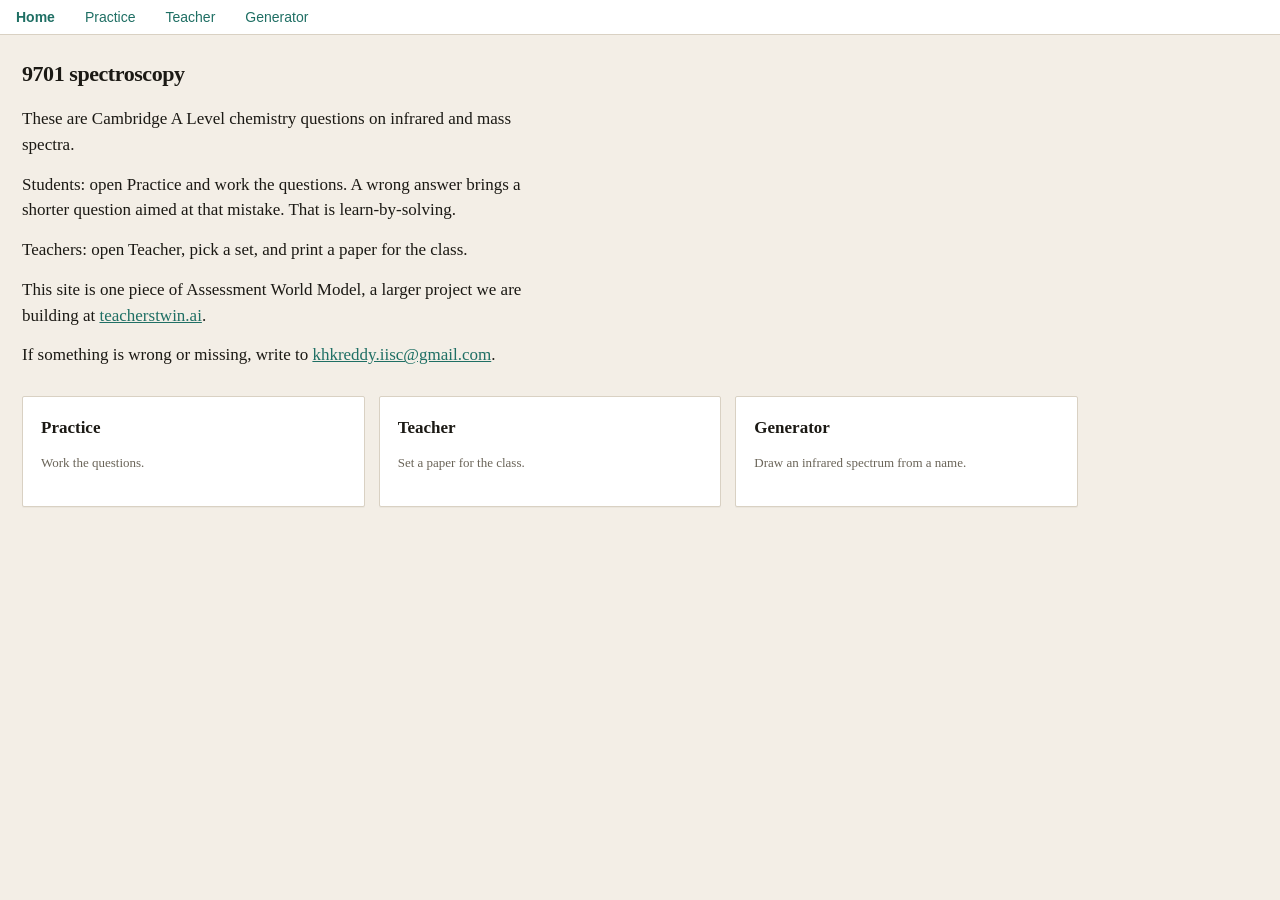
==== commit 8972dc6f: "Home page: what this is, who it is for, where to write." ====
--- a/index.html
+++ b/index.html
@@ -13,10 +13,26 @@
 </nav>
 <div class="wrap">
   <h1>9701 spectroscopy</h1>
+  <div class="intro">
+    <p>These are Cambridge A Level chemistry questions on infrared and mass spectra.</p>
+    <p>Students: open Practice and work the questions. A wrong answer brings a shorter question aimed at that mistake. That is learn-by-solving.</p>
+    <p>Teachers: open Teacher, pick a set, and print a paper for the class.</p>
+    <p>This site is one piece of Assessment World Model, a larger project we are building at <a href="https://teacherstwin.ai/">teacherstwin.ai</a>.</p>
+    <p>If something is wrong or missing, write to <a href="mailto:khkreddy.iisc@gmail.com">khkreddy.iisc@gmail.com</a>.</p>
+  </div>
   <div class="cards">
-    <a class="card" href="student.html"><h2>Practice</h2></a>
-    <a class="card" href="teacher.html"><h2>Teacher</h2></a>
-    <a class="card" href="generate.html"><h2>Generator</h2></a>
+    <a class="card" href="student.html">
+      <h2>Practice</h2>
+      <p class="muted">Work the questions.</p>
+    </a>
+    <a class="card" href="teacher.html">
+      <h2>Teacher</h2>
+      <p class="muted">Set a paper for the class.</p>
+    </a>
+    <a class="card" href="generate.html">
+      <h2>Generator</h2>
+      <p class="muted">Draw an infrared spectrum from a name.</p>
+    </a>
   </div>
 </div>
 </body>
--- a/practice.css
+++ b/practice.css
@@ -43,6 +43,9 @@
 nav a { color: var(--acc); margin-right: 14px; text-decoration: none; font-family: "Source Sans 3", "Segoe UI", sans-serif; }
 nav a.on { font-weight: 700; }
 .wrap { padding: 22px 22px 64px; max-width: 1100px; }
+.intro { max-width: 36em; margin: 0 0 28px; }
+.intro p { margin: 0 0 0.85em; font-size: 17px; }
+.intro a { color: var(--acc); }
 .lede { font-size: 18px; max-width: 40em; margin: 0 0 12px; }
 .stats { font-family: "Source Sans 3", "Segoe UI", sans-serif; color: var(--muted); }
 .stats b { color: var(--ink); }
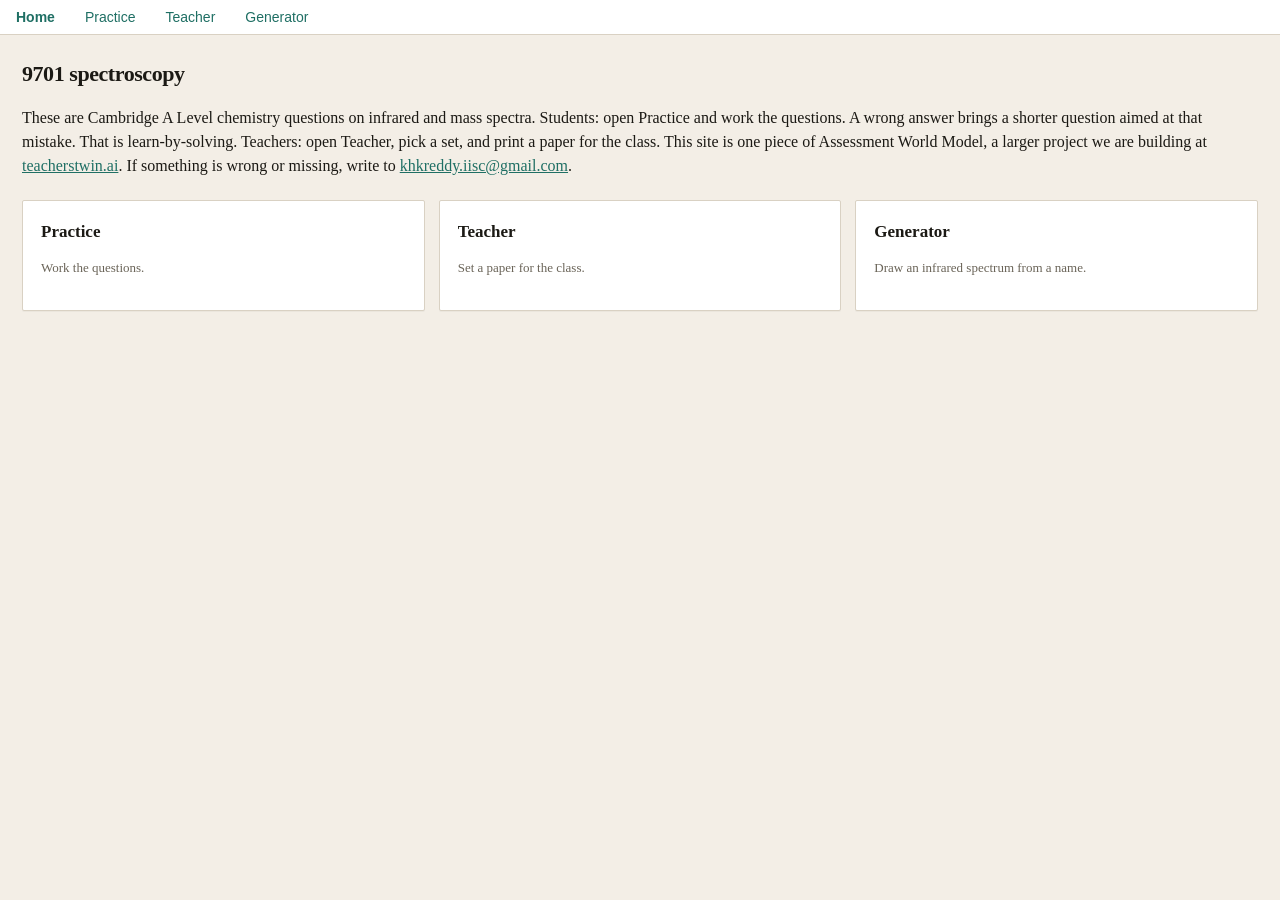
==== commit 10b892c7: "Home copy as one running paragraph." ====
--- a/index.html
+++ b/index.html
@@ -13,13 +13,7 @@
 </nav>
 <div class="wrap">
   <h1>9701 spectroscopy</h1>
-  <div class="intro">
-    <p>These are Cambridge A Level chemistry questions on infrared and mass spectra.</p>
-    <p>Students: open Practice and work the questions. A wrong answer brings a shorter question aimed at that mistake. That is learn-by-solving.</p>
-    <p>Teachers: open Teacher, pick a set, and print a paper for the class.</p>
-    <p>This site is one piece of Assessment World Model, a larger project we are building at <a href="https://teacherstwin.ai/">teacherstwin.ai</a>.</p>
-    <p>If something is wrong or missing, write to <a href="mailto:khkreddy.iisc@gmail.com">khkreddy.iisc@gmail.com</a>.</p>
-  </div>
+  <p class="intro">These are Cambridge A Level chemistry questions on infrared and mass spectra. Students: open Practice and work the questions. A wrong answer brings a shorter question aimed at that mistake. That is learn-by-solving. Teachers: open Teacher, pick a set, and print a paper for the class. This site is one piece of Assessment World Model, a larger project we are building at <a href="https://teacherstwin.ai/">teacherstwin.ai</a>. If something is wrong or missing, write to <a href="mailto:khkreddy.iisc@gmail.com">khkreddy.iisc@gmail.com</a>.</p>
   <div class="cards">
     <a class="card" href="student.html">
       <h2>Practice</h2>
--- a/practice.css
+++ b/practice.css
@@ -42,9 +42,8 @@
 .sub { margin: 0; color: var(--muted); max-width: 56em; font-size: 14px; }
 nav a { color: var(--acc); margin-right: 14px; text-decoration: none; font-family: "Source Sans 3", "Segoe UI", sans-serif; }
 nav a.on { font-weight: 700; }
-.wrap { padding: 22px 22px 64px; max-width: 1100px; }
-.intro { max-width: 36em; margin: 0 0 28px; }
-.intro p { margin: 0 0 0.85em; font-size: 17px; }
+.wrap { padding: 22px 22px 64px; max-width: none; }
+.intro { margin: 0 0 22px; font-size: 16px; }
 .intro a { color: var(--acc); }
 .lede { font-size: 18px; max-width: 40em; margin: 0 0 12px; }
 .stats { font-family: "Source Sans 3", "Segoe UI", sans-serif; color: var(--muted); }
